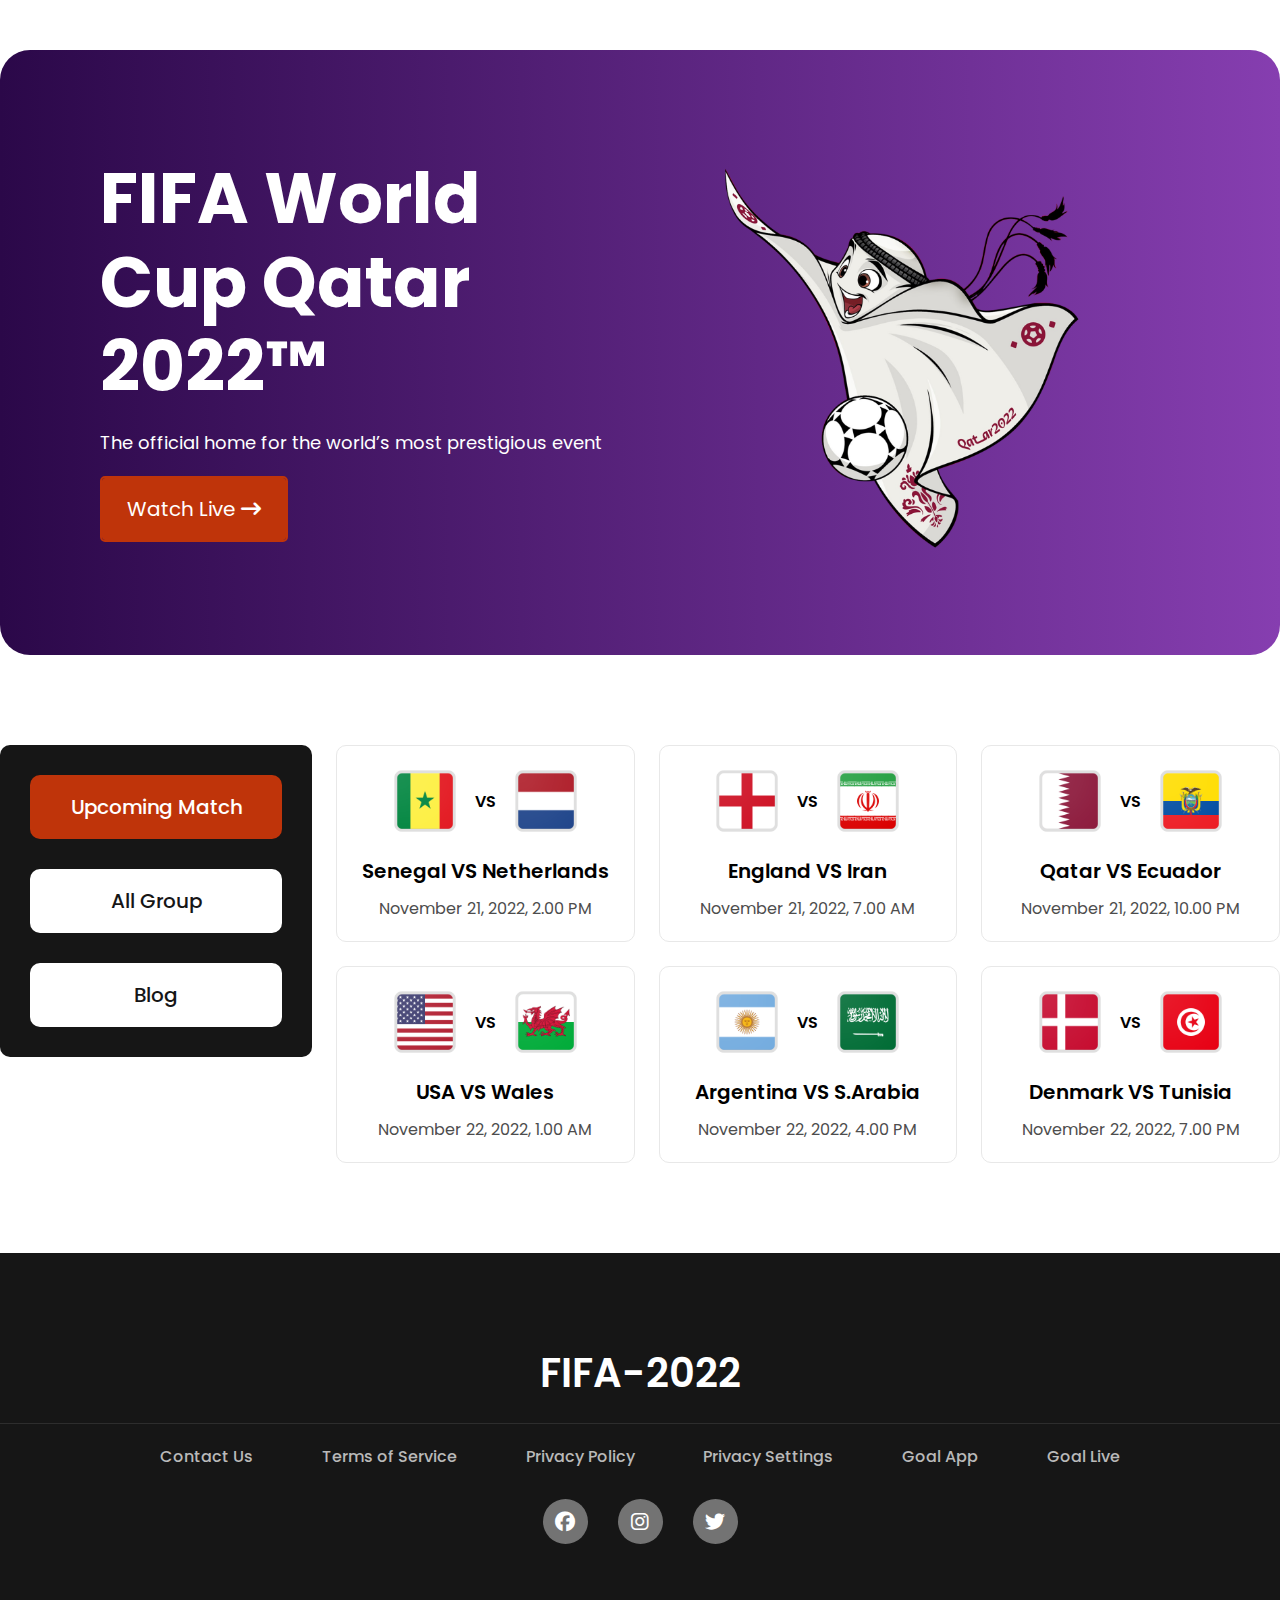
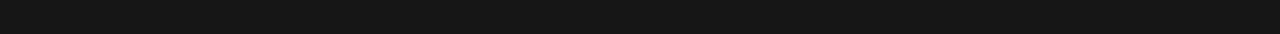
==== upcoming.html @ 0d431cd1 "pushed everything" ====
<!DOCTYPE html>
<html lang="en">

<head>
    <meta charset="UTF-8">
    <meta http-equiv="X-UA-Compatible" content="IE=edge">
    <meta name="viewport" content="width=device-width, initial-scale=1.0">

    <!-- google fonts -->
    <link rel="preconnect" href="https://fonts.googleapis.com">
    <link rel="preconnect" href="https://fonts.gstatic.com" crossorigin>
    <link href="https://fonts.googleapis.com/css2?family=Poppins:wght@400;500;600;700&display=swap" rel="stylesheet">

    <!-- fontawesome -->
    <link rel="stylesheet" href="https://cdnjs.cloudflare.com/ajax/libs/font-awesome/6.1.1/css/all.min.css">

    <!-- stylesheet -->
    <link rel="stylesheet" href="css/style.css">

    <!-- favicon -->
    <link rel="shortcut icon" href="images/fav.png">
    <title>Fifa World Cup 2022</title>
</head>

<body>

    <div class="wrapper">
        <!-- hero section starts here -->
        <section class="hero-section">
            <div class="container">
                <div class="hero">
                    <div class="half hero-text">
                        <h1 class="title">
                            FIFA World Cup Qatar 2022™
                        </h1>
                        <p class="hero-subtitle">
                            The official home for the world’s most prestigious event
                        </p>
                        <a href="" class="btn">
                            <span>Watch Live <i class="fa fa-arrow-right-long"></i></span>
                        </a>
                    </div>
                    <div class="half hero-image">
                        <img src="images/hero.png" alt="">
                    </div>
                </div>
            </div>
        </section>
        <!-- hero section ends here -->



        <!-- main section starts here -->
        <main>
            <div class="container">
                <div class="flex a-start">
                    <!-- buttons -->
                    <div class="buttons">
                        <a href="upcoming.html" class="menu-btn active">
                            <span>Upcoming Match</span>
                        </a>
                        <a href="" class="menu-btn my-30">
                            <span>All Group</span>
                        </a>
                        <a href="index.html" class="menu-btn">
                            <span>Blog</span>
                        </a>
                    </div>
                    <!-- buttons -->

                    <!-- schedules -->
                    <div class="schedules">
                        <div class="schedule">
                            <div class="flex flags">
                                <img src="images/flags/senegal.png" class="flag" alt="">
                                <p>VS</p>
                                <img src="images/flags/netherland.png" class="flag" alt="">
                            </div>

                            <h2 class="team-names">
                                Senegal VS Netherlands
                            </h2>
                            <p class="time">
                                November 21, 2022, 2.00 PM
                            </p>
                        </div>
                        <div class="schedule">
                            <div class="flex flags">
                                <img src="images/flags/england.png" class="flag" alt="">
                                <p>VS</p>
                                <img src="images/flags/iran.png" class="flag" alt="">
                            </div>

                            <h2 class="team-names">
                                England VS Iran
                            </h2>
                            <p class="time">
                                November 21, 2022, 7.00 AM
                            </p>
                        </div>
                        <div class="schedule">
                            <div class="flex flags">
                                <img src="images/flags/qatar.png" class="flag" alt="">
                                <p>VS</p>
                                <img src="images/flags/ecuador.png" class="flag" alt="">
                            </div>

                            <h2 class="team-names">
                                Qatar VS Ecuador
                            </h2>
                            <p class="time">
                                November 21, 2022, 10.00 PM
                            </p>
                        </div>
                        <div class="schedule">
                            <div class="flex flags">
                                <img src="images/flags/usa.png" class="flag" alt="">
                                <p>VS</p>
                                <img src="images/flags/wales.png" class="flag" alt="">
                            </div>

                            <h2 class="team-names">
                                USA VS Wales
                            </h2>
                            <p class="time">
                                November 22, 2022, 1.00 AM
                            </p>
                        </div>
                        <div class="schedule">
                            <div class="flex flags">
                                <img src="images/flags/argentina.png" class="flag" alt="">
                                <p>VS</p>
                                <img src="images/flags/saudi.png" class="flag" alt="">
                            </div>

                            <h2 class="team-names">
                                Argentina VS S.Arabia
                            </h2>
                            <p class="time">
                                November 22, 2022, 4.00 PM
                            </p>
                        </div>
                        <div class="schedule">
                            <div class="flex flags">
                                <img src="images/flags/denmark.png" class="flag" alt="">
                                <p>VS</p>
                                <img src="images/flags/tunisia.png" class="flag" alt="">
                            </div>

                            <h2 class="team-names">
                                Denmark VS Tunisia
                            </h2>
                            <p class="time">
                                November 22, 2022, 7.00 PM
                            </p>
                        </div>
                    </div>
                    <!-- schedules -->
                </div>
                <div class="text-center all-holder">
                    <a href="" class="btn">
                        <span>View All</span>
                    </a>
                </div>


            </div>
        </main>
        <!-- main section ends here -->
    </div>

    <!-- footer section starts here -->
    <footer>
        <div class="container">
            <div class="text-center">
                <h2 class="footer-title">FIFA-2022</h2>
                <div class="line"></div>
                <ul class="footer-menu">
                    <li>
                        <a href="">
                            Contact Us
                        </a>
                    </li>
                    <li>
                        <a href="">
                            Terms of Service
                        </a>
                    </li>
                    <li>
                        <a href="">
                            Privacy Policy
                        </a>
                    </li>
                    <li>
                        <a href="">
                            Privacy Settings
                        </a>
                    </li>
                    <li>
                        <a href="">
                            Goal App
                        </a>
                    </li>
                    <li>
                        <a href="">
                            Goal Live
                        </a>
                    </li>
                </ul>

                <ul class="social">
                    <li>
                        <a href="https://www.facebook.com/marufalaslam" class="social-holder">
                            <i class="fab fa-facebook"></i>
                        </a>
                    </li>
                    <li>
                        <a href="https://www.instagram.com/captain_potatoo" class="social-holder">
                            <i class="fab fa-instagram"></i>
                        </a>
                    </li>
                    <li>
                        <a href="https://twitter.com/Maruf23350252" class="social-holder">
                            <i class="fab fa-twitter"></i>
                        </a>
                    </li>
                </ul>
            </div>
        </div>
    </footer>
    <!-- footer section ends here -->
</body>

</html>
---- css/style.css ----
/* --------------------------------------------- */
/* universal css */
/* --------------------------------------------- */
* {
    font-family: 'Poppins', sans-serif;
    box-sizing: border-box;
    margin: 0;
}

body {
    margin: 0;
    padding: 0;
    overflow-x: hidden;
}

.container {
    max-width: 1320px;
    margin: auto;
}

img {
    transition: all 0.5s linear;
}


/* ------------------------------------------------ */
/* hero section */
/* ------------------------------------------------ */

.hero-section {
    padding-top: 50px;
}

.hero {
    background: linear-gradient(90deg, #2B0849, #863EB0);
    color: white;
    padding: 100px;
    border-radius: 30px;
    display: flex;
    justify-content: space-between;
    align-items: center;
}

.half {
    width: 50%;
}

.title {
    font-size: 70px;
    font-weight: 700;
    line-height: 1.2;
}

.hero-subtitle {
    font-size: 18px;
    margin: 20px 0;
}

.btn {
    position: relative;
    background: transparent;
    color: white;
    text-decoration: none;
    padding: 16px 25px;
    display: inline-block;
    font-size: 20px;
    border-radius: 5px;
    overflow: hidden;
    border: 2px solid #bf340a;
}

.btn span {
    position: relative;
    z-index: 1000;
}

.btn::before {
    content: "";
    position: absolute;
    width: 51%;
    height: 100%;
    background-color: #bf340a;
    top: 0;
    left: 0;
    transition: all 0.2s linear;
}

.btn::after {
    content: "";
    position: absolute;
    width: 50%;
    height: 100%;
    background-color: #bf340a;
    top: 0;
    right: 0;
    transition: all 0.2s linear;
}

.btn:hover {
    color: #bf340a;
}

.btn:hover::before {
    transform: translate(-100%);
}

.btn:hover::after {
    transform: translate(100%);
}

.hero-image img {
    width: 75%;
    display: block;
    margin: auto;
}

.hero:hover .hero-image img {
    transform: rotate(10deg) scale(1.2);
}

/* ------------------------------------------------ */
/* main section */
/* ------------------------------------------------ */

main {
    padding: 90px 0;
}

.flex {
    display: flex;
}

.a-start {
    align-items: flex-start;
}

.buttons {
    background: #161616;
    width: 400px;
    padding: 30px;
    border-radius: 10px;
    max-width: 312px;
}

.menu-btn {
    background: white;
    display: block;
    border-radius: 10px;
    padding: 17px 0;
    text-align: center;
    text-decoration: none;
    color: #161616;
    font-size: 20px;
    font-weight: 500;
    position: relative;
    overflow: hidden;
}

.menu-btn span {
    position: relative;
    z-index: 10;
}

.menu-btn::before {
    content: "";
    position: absolute;
    width: 51%;
    height: 100%;
    background-color: #bf340a;
    top: 0;
    left: -100%;
    transition: all 0.2s linear;
}

.menu-btn::after {
    content: "";
    position: absolute;
    width: 50%;
    height: 100%;
    background-color: #bf340a;
    top: 0;
    right: -100%;
    transition: all 0.2s linear;
}

.menu-btn.active {
    background-color: #bf340a;
    color: white;
}

.menu-btn:hover {
    color: white;
}

.menu-btn:hover::before {
    left: 0;
}

.menu-btn:hover::after {
    right: 0;
}

.my-30 {
    margin: 30px 0;
}

.blogs {
    padding-left: 24px;
    width: calc(100%);
    display: grid;
    grid-template-columns: repeat(3, 1fr);
    grid-gap: 24px;
}

.blog {
    border-radius: 10px;
    border: 1px solid #E8E8E8;
    overflow: hidden;
}

.blog:hover {
    box-shadow: 0 0 6px rgba(0, 0, 0, 0.1);
    cursor: pointer;
}

.blog-body {
    padding: 15px 20px;
}

.blog-img {
    width: 100%;
}

button {
    border: unset;
}

.blog-button {
    border: 1px solid #161616;
    background: transparent;
    font-weight: 500;
    padding: 4px 17px;
    border-radius: 5px;
    overflow: hidden;
}

.blog-title {
    font-size: 18px;
    font-weight: 600;
    margin: 15px 0;
}

.item {
    color: #161616B2;
    font-weight: 400;
}

.ms-30 {
    margin-left: 30px;
}

/* ------------------------------------------------ */
/* schedules section */
/* ------------------------------------------------ */


.schedules {
    padding-left: 24px;
    width: calc(100%);
    display: grid;
    grid-template-columns: repeat(3, 1fr);
    grid-gap: 24px;
}

.schedule {
    border: 1px solid #E8E8E8;
    padding: 20px;
    border-radius: 10px;
}

.schedule:hover {
    box-shadow: 0 0 6px rgba(0, 0, 0, 0.1);
    cursor: pointer;
}

.flex.flags {
    justify-content: center;
    align-content: center;
    align-items: center;
}

.flag {
    margin: 0 15px;
    width: 70px;
}

.time {
    text-align: center;
    color: #4D4D4D;
    font-size: 16px;
}


.flex.flags p {
    font-weight: 600;
}

.team-names {
    font-size: 20px;
    font-weight: 600;
    margin: 20px 0 10px 0;
    text-align: center;
}



/* ------------------------------------------------ */
/* footer section */
/* ------------------------------------------------ */


footer {
    background-color: #161616;
    padding: 90px 0;
}

.text-center {
    text-align: center;
}

.footer-title {
    font-size: 40px;
    font-weight: 600;
    color: white;
}

.line {
    height: 1px;
    background-color: #FFFFFF1A;
    margin: 20px 0;
}

.footer-menu {
    display: flex;
    justify-content: space-between;
    width: 75%;
    list-style: none;
    margin: auto;
    padding: 0;
}

.footer-menu a {
    color: #B9B9B9;
    text-decoration: none;
    font-size: 16px;
    font-weight: 500;
}

.social {
    list-style: none;
    margin: 0;
    padding: 0;
    display: flex;
    justify-content: center;
    align-items: center;
    text-align: center;
    margin-top: 30px;
}

.social-holder {
    display: flex;
    width: 45px;
    height: 45px;
    background: rgba(255, 255, 255, 0.4);
    margin: 0 15px;
    justify-content: center;
    align-items: center;
    color: white;
    text-decoration: navajowhite;
    font-size: 20px;
    border-radius: 50%;
}

.text-center.all-holder {
    display: none;
    margin-top: 60px;
}




/* ------------------------------------------------ */
/* media query */
/* ------------------------------------------------ */

@media screen and (max-width: 1200px) {
    .container {
        max-width: 992px;
    }
}

@media screen and (max-width: 1000px) {
    .container {
        max-width: 100%;
    }

    .wrapper {
        padding-left: 50px;
        padding-right: 50px;
    }

    .hero {
        padding: 60px;
    }

    .title {
        font-size: 40px;
        font-weight: 700;
        line-height: 1.2;
    }

    .hero-image img {
        width: 100%;
        display: block;
        margin: auto;
    }

    .flex.a-start {
        flex-direction: column;
    }

    .buttons {
        background: transparent;
        display: flex;
        width: 100%;
        justify-content: space-between;
        max-width: 100%;
        height: auto;
        align-items: center;
        padding: 0;
    }

    .menu-btn {
        border: 1px solid #E8E8E8;
        width: 30%;
    }

    .blogs {
        padding: 0;
        grid-template-columns: repeat(2, 1fr);
    }


    .blog:last-child {
        display: none;
    }

    .text-center.all-holder {
        display: block;
        margin-top: 60px;
    }

    .text-center.all-holder .btn {
        padding: 12px 30px;
    }

    .schedules {
        grid-template-columns: repeat(2, 1fr);
        padding-left: 0;
    }

    .footer-menu {
        display: flex;
        width: 100%;
        list-style: none;
        margin: auto;
        flex-wrap: wrap;
        text-align: center;
        align-items: center;
        justify-content: center;
    }

    .footer-menu li {
        margin: 10px 40px;
    }
}


@media screen and (max-width: 767px) {
    .wrapper {
        padding-left: 21px;
        padding-right: 21px;
    }

    .hero-section {
        padding-top: 30px;
    }

    .hero {
        background: linear-gradient(0deg, #2B0849, #863EB0);
        flex-direction: column;
        text-align: center;
        border-radius: 10px;
        padding: 30px;
    }

    .half {
        width: 100%;
    }

    .btn {
        padding: 8px 12px;
    }


    .half.hero-image {
        margin-top: 40px;
    }

    .buttons {
        flex-direction: column;
        width: 100%;
    }

    .menu-btn {
        width: 100%;
        margin: 10px;
    }

    .blogs {
        padding: 0;
        grid-template-columns: repeat(1, 1fr);
        margin-top: 24px;
    }

    .schedules {
        grid-template-columns: repeat(1, 1fr);
        padding-left: 0;
        padding-top: 24px;
    }

    .footer-menu {
        flex-direction: column;
    }

    footer {
        padding: 40px 0;
    }

    main {
        padding: 30px 0;
    }

    .text-center.all-holder {
        display: none;
    }
}
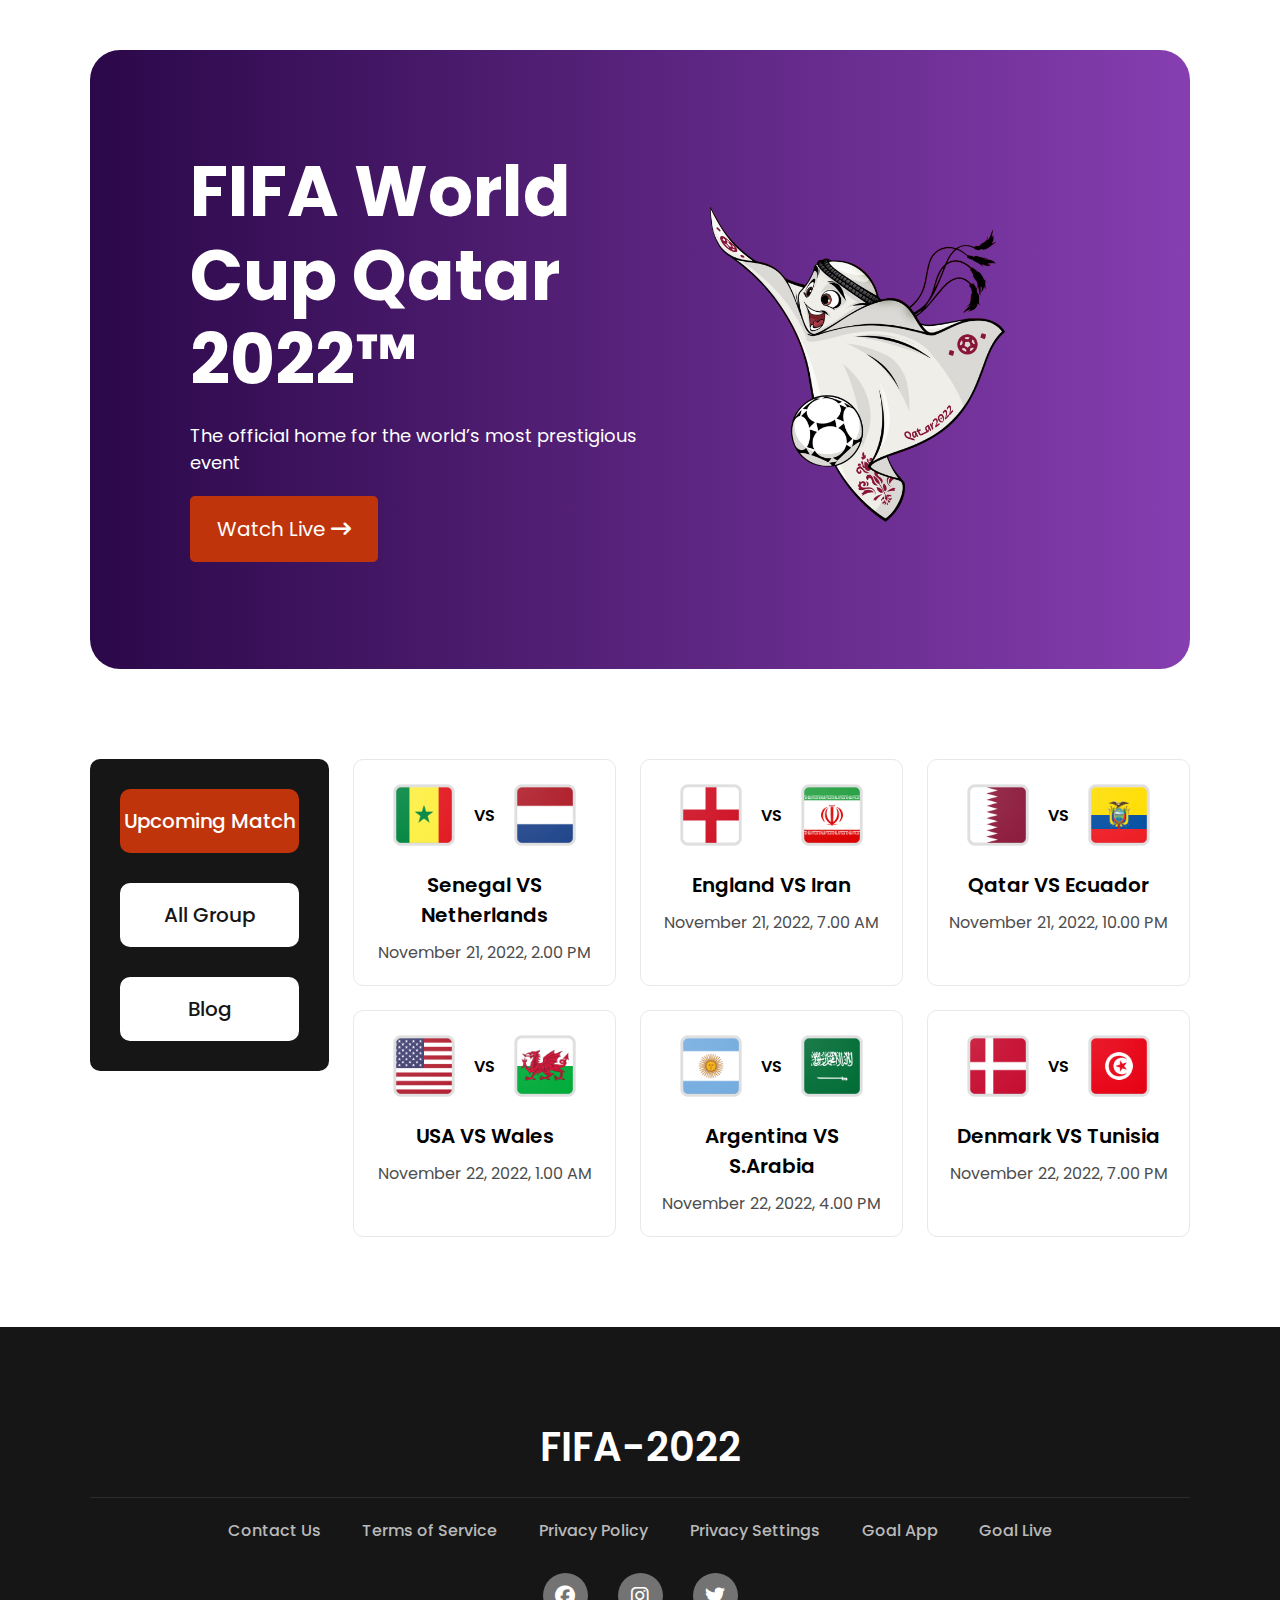
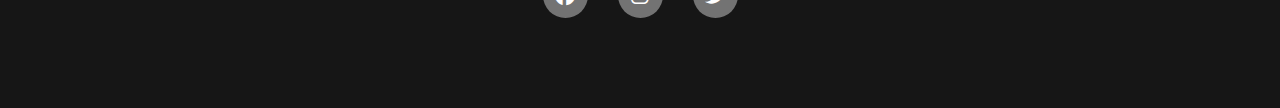
==== commit 38e78d69: "all groups page added" ====
--- a/upcoming.html
+++ b/upcoming.html
@@ -59,7 +59,7 @@
                         <a href="upcoming.html" class="menu-btn active">
                             <span>Upcoming Match</span>
                         </a>
-                        <a href="" class="menu-btn my-30">
+                        <a href="all.html" class="menu-btn my-30">
                             <span>All Group</span>
                         </a>
                         <a href="index.html" class="menu-btn">
--- a/css/style.css
+++ b/css/style.css
@@ -40,6 +40,7 @@
     justify-content: space-between;
     align-items: center;
 }
+
 
 .half {
     width: 50%;
@@ -67,6 +68,7 @@
     border-radius: 5px;
     overflow: hidden;
     border: 2px solid #bf340a;
+    background-color: #bf340a;
 }
 
 .btn span {
@@ -98,6 +100,8 @@
 
 .btn:hover {
     color: #bf340a;
+    transition: 0.4s;
+    background-color: transparent;
 }
 
 .btn:hover::before {
@@ -312,6 +316,57 @@
     text-align: center;
 }
 
+/* ------------------------------------------------ */
+/* Groups section */
+/* ------------------------------------------------ */
+.groups {
+    padding-left: 24px;
+    width: calc(100%);
+    display: grid;
+    grid-template-columns: repeat(4, 1fr);
+    grid-gap: 16px;
+}
+
+.group {
+    border: 1px solid gray;
+    border-radius: 10px;
+    padding: 16px;
+}
+
+.line-b {
+    height: 2px;
+    width: 50px;
+    background: black;
+    margin: auto;
+    margin-top: 5px;
+}
+
+.group-table {
+    width: 100%;
+    /* text-align: center; */
+    /* background: rgba(0, 0, 0, 0.1); */
+    border-radius: 10px;
+    margin-top: 15px;
+}
+
+
+.group-table td {
+    padding: 10px;
+    font-weight: 700;
+    border-bottom: 5px solid white;
+    border-top: 5px solid white;
+    /* border-radius: 31px; */
+    background: #EEEEE4;
+}
+
+.group-table td:first-child {
+    border-radius: 10px 0 0 10px;
+}
+
+.group-table td:last-child {
+    border-radius: 0 10px 10px 0;
+}
+
 
 
 /* ------------------------------------------------ */
@@ -393,9 +448,42 @@
 /* media query */
 /* ------------------------------------------------ */
 
+@media screen and (max-width: 1300px) {
+    .container {
+        max-width: 1100px;
+    }
+}
+
 @media screen and (max-width: 1200px) {
     .container {
         max-width: 992px;
+    }
+
+    .flex.a-start {
+        flex-direction: column;
+    }
+
+    .buttons {
+        width: 100%;
+        display: flex;
+        max-width: 100%;
+        justify-content: space-between;
+        align-items: center;
+        padding: 0;
+        background: transparent;
+        margin-bottom: 24px;
+    }
+
+    .menu-btn {
+        margin: 0;
+        width: 30%;
+        border: 1px solid gray;
+    }
+
+    .schedules,
+    .blogs,
+    .groups {
+        padding: 0;
     }
 }
 
@@ -469,6 +557,11 @@
         padding-left: 0;
     }
 
+    .groups {
+        grid-template-columns: repeat(2, 1fr);
+        padding-left: 0;
+    }
+
     .footer-menu {
         display: flex;
         width: 100%;
@@ -539,6 +632,11 @@
         padding-top: 24px;
     }
 
+    .groups {
+        grid-template-columns: repeat(1, 1fr);
+        padding-left: 0;
+    }
+
     .footer-menu {
         flex-direction: column;
     }
